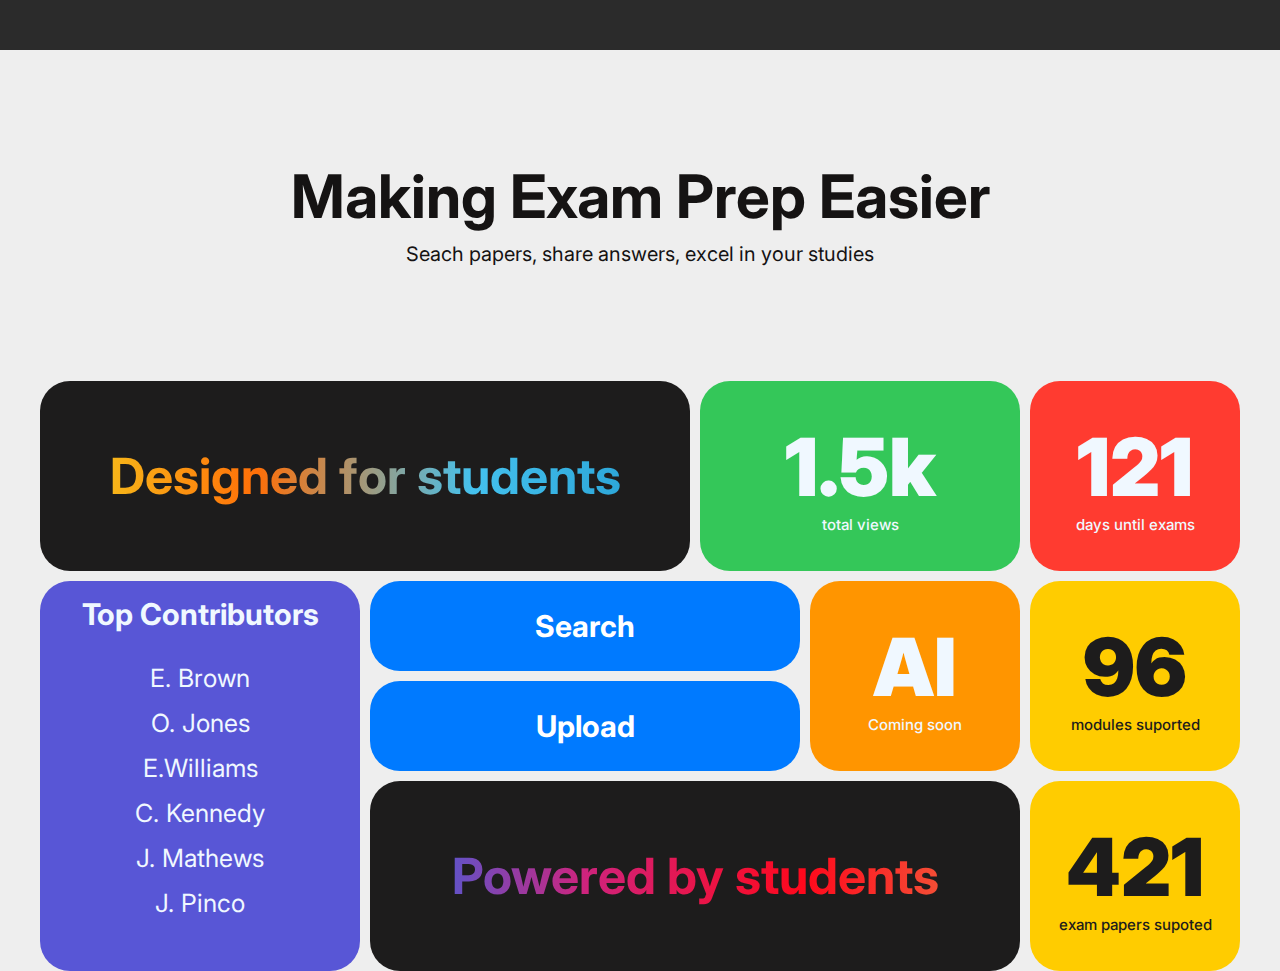
==== index.html @ 3ffafeb1 "Styling Bentobox" ====
<!DOCTYPE html>
<html>
<head>
    <meta charset="UTF-8">
    <link rel="stylesheet" href="styles.css">
    <link rel="preconnect" href="https://fonts.googleapis.com">
<link rel="preconnect" href="https://fonts.gstatic.com" crossorigin>
<link href="https://fonts.googleapis.com/css2?family=Inter:wght@100..900&family=Poppins:ital,wght@0,100;0,200;0,300;0,400;0,500;0,600;0,700;0,800;0,900;1,100;1,200;1,300;1,400;1,500;1,600;1,700;1,800;1,900&display=swap" rel="stylesheet">
    <title>BentoBox</title>
</head>
<body>
    <div class="navbar">
        <a></a>
    </div>

    <div class="container">
        
        <div class="top-text">
            <p id = 'bold'>Making Exam Prep Easier</p>
            <p>Seach papers, share answers, excel in your studies</p>
        </div>
        <div class="wrapper">
            <div class="grid1 grid">
                <span class="big-box-text">Designed for students</span>
            </div>
            <div class="grid2 grid">
                <span class="massive-box-text">1.5k</span>
                <span class="sub-box-text">total views</span>
            </div>
            <div class="grid3 grid">
                <span class="massive-box-text">121</span>
                <span class="sub-box-text">days until exams</span>
            </div>
            <div class="grid4 grid">
                <span class="medium-box-text">Top Contributors</span>
                
                <ol>
                    <li>E. Brown</li>
                    <li>O. Jones</li>
                    <li>E.Williams</li>
                    <li>C. Kennedy</li>
                    <li>J. Mathews</li>
                    <li>J. Pinco</li>
                </ol>
                    
                
            </div>
            <div class="grid5 grid">
                <a href="#search" class="medium-box-text">Search</a>
            </div>
            <div class="grid6 grid">
                <a href="#upload" class="medium-box-text">Upload</a>
            </div>
            <div class="grid7 grid">

                <span class="massive-box-text">AI</span>
                <span class="sub-box-text">Coming soon</span>

            </div>
                
            <div class="grid8 grid">
                <span class="massive-box-text">96</span>
                <span class="sub-box-text">modules suported</span>
            </div>
            
            <div class="grid9 grid">
                <span class="big-box-text">Powered by students</span>
            </div>
            <div class="grid10 grid">
                <span class="massive-box-text">421</span>
                <span class="sub-box-text">exam papers supoted</span>

            </div>
        </div>
    </div>
</body>
</html>
---- styles.css ----
body {
  padding: 0;
  margin: 0;
  background-color: #eeeeee;
  color: aliceblue;
  text-align: center;
  font-family: "Inter", sans-serif;
}

.navbar {
  background-color: rgb(43, 43, 43);
  width: 100%;
  height: 50px;
}

.container {
  padding: 30px;
  margin: 0;
}

.top-text {
  color: #151313;
  margin: 20px;
  margin-top: 75px;
  margin-bottom: 100px;
  padding: 5px;
  font-size: 20px;
}

.top-text p {
  margin: 10px;
}

.top-text #bold {
  margin: 0px;
  font-size: 60px;
  font-weight: bold;
}

.wrapper {
  display: grid;
  margin: 0 auto;
  max-width: 1200px;
  max-height: 400px;
  grid-template-columns: repeat(11, 1fr);
  grid-template-rows: repeat(14, minmax(90px, auto));
  grid-gap: 10px;
}

.grid {
  border-radius: 30px;
  display: flex;
  flex-direction: column;
  justify-content: center;

}

.bold-box-text,
.sub-box-text {
  display: block;
  width: 100%;
  text-align: center; /* Center the text within the span if it doesn't already fill the width */
}

.massive-box-text {
  font-weight: 900;
  font-size: 80px;
}

.big-box-text {
  font-weight: bolder;

  font-size: 50px; /* Adjust space between your span elements */
}

.medium-box-text {
  font-weight: bold;
  font-size: 30px;
  margin: 0px;
}

.sub-box-text {
  margin-top: 0px;
  font-size: 15px;
  font-weight: 500; /* Example to style sub-text, adjust as needed */
}

.grid1 {
  grid-column: 1/7;
  grid-row: 1/3;

  background-color: #1d1c1c;
}

.grid1 span {
  background: linear-gradient(to right, #f3d721, #ff6f08, #44c1ee, #239bcf);
  -webkit-text-fill-color: transparent;
  -webkit-background-clip: text;
}


.grid2 {
  grid-column: 7/10;
  grid-row: 1/3;

  background-color: #34c759;
}

.grid3 {
  grid-column: 10/12;
  grid-row: 1/3;

  background-color: #ff3b30;
}

.grid4 {
  grid-column: 1/4;
  grid-row: 3/7;
  justify-content: flex-start;
  
  padding-top: 15px;
  background-color: #5856d6;
}

.grid ol {
  list-style-type: none;
  padding: 0;

}

.grid4 li {
  margin: 15px;
  font-size: 25px;
}


.grid5 {
  grid-column: 4/8;
  grid-row: 3/4;
  text-decoration: none;
  background-color: #007aff;
}

.grid6 {
  grid-column: 4/8;
  grid-row: 4/5;

  background-color: #007aff;
}

.grid5 a, .grid6 a {
  text-decoration: none;
  color: white;
}


.grid5:hover, .grid6:hover {
  background-color: #1c68b8;

}



.grid7 {
  grid-column: 8/10;
  grid-row: 3/5;

  background-color: #ff9500;
}

.grid8 {
  grid-column: 10/12;
  grid-row: 3/5;

  color: #1d1c1c;
  background-color: #ffcc00;
}

.grid9 {
  grid-column: 4/10;
  grid-row: 5/7;

  background-color: #1d1c1c;
}

.grid9 span {
  background: linear-gradient(to right, #216ef3,  #cf237c,#ff081c, #ee7744);
  -webkit-text-fill-color: transparent;
  -webkit-background-clip: text;
}

.grid10 {
  grid-column: 10/12;
  grid-row: 5/7;

  color: #1d1c1c;
  background-color: #ffcc00;
}
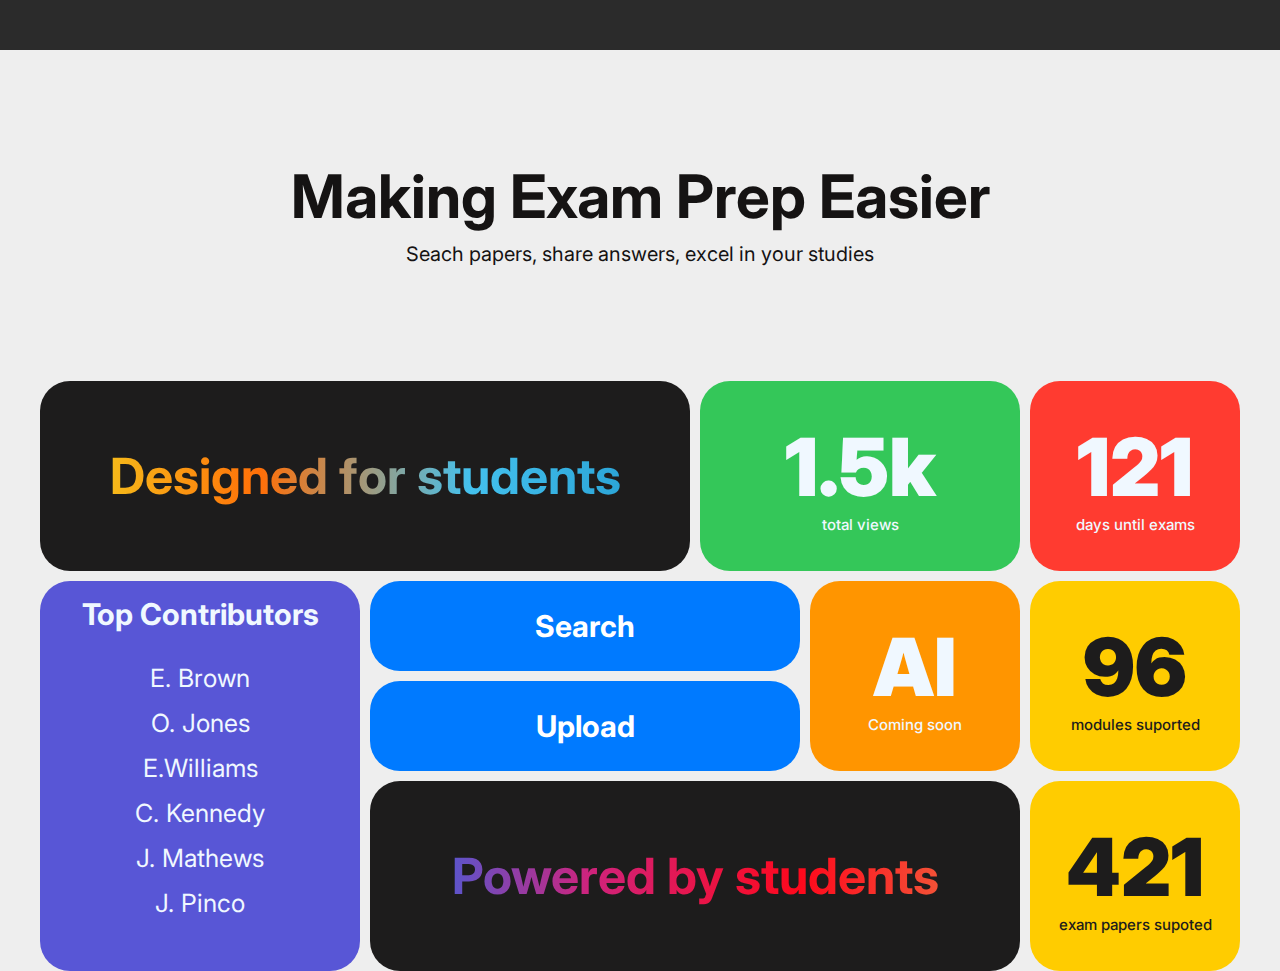
==== commit 5e792c10: "Reformating" ====
--- a/index.html
+++ b/index.html
@@ -1,77 +1,79 @@
 <!DOCTYPE html>
 <html>
-<head>
-    <meta charset="UTF-8">
-    <link rel="stylesheet" href="styles.css">
-    <link rel="preconnect" href="https://fonts.googleapis.com">
-<link rel="preconnect" href="https://fonts.gstatic.com" crossorigin>
-<link href="https://fonts.googleapis.com/css2?family=Inter:wght@100..900&family=Poppins:ital,wght@0,100;0,200;0,300;0,400;0,500;0,600;0,700;0,800;0,900;1,100;1,200;1,300;1,400;1,500;1,600;1,700;1,800;1,900&display=swap" rel="stylesheet">
+  <head>
+    <meta charset="UTF-8" />
+    <link rel="stylesheet" href="styles.css" />
+    <link
+      href="https://fonts.googleapis.com/css2?family=Inter:wght@100..900&family=Poppins:ital,wght@0,100;0,200;0,300;0,400;0,500;0,600;0,700;0,800;0,900;1,100;1,200;1,300;1,400;1,500;1,600;1,700;1,800;1,900&display=swap"
+      rel="stylesheet"
+    />
     <title>BentoBox</title>
-</head>
-<body>
+  </head>
+  <body>
     <div class="navbar">
-        <a></a>
+      <a></a>
     </div>
 
     <div class="container">
-        
-        <div class="top-text">
-            <p id = 'bold'>Making Exam Prep Easier</p>
-            <p>Seach papers, share answers, excel in your studies</p>
+      <div class="top-text">
+        <p id="bold">Making Exam Prep Easier</p>
+        <p>Seach papers, share answers, excel in your studies</p>
+      </div>
+
+      <div class="wrapper">
+        <div class="grid1 grid">
+          <span class="big-box-text">Designed for students</span>
         </div>
-        <div class="wrapper">
-            <div class="grid1 grid">
-                <span class="big-box-text">Designed for students</span>
-            </div>
-            <div class="grid2 grid">
-                <span class="massive-box-text">1.5k</span>
-                <span class="sub-box-text">total views</span>
-            </div>
-            <div class="grid3 grid">
-                <span class="massive-box-text">121</span>
-                <span class="sub-box-text">days until exams</span>
-            </div>
-            <div class="grid4 grid">
-                <span class="medium-box-text">Top Contributors</span>
-                
-                <ol>
-                    <li>E. Brown</li>
-                    <li>O. Jones</li>
-                    <li>E.Williams</li>
-                    <li>C. Kennedy</li>
-                    <li>J. Mathews</li>
-                    <li>J. Pinco</li>
-                </ol>
-                    
-                
-            </div>
-            <div class="grid5 grid">
-                <a href="#search" class="medium-box-text">Search</a>
-            </div>
-            <div class="grid6 grid">
-                <a href="#upload" class="medium-box-text">Upload</a>
-            </div>
-            <div class="grid7 grid">
 
-                <span class="massive-box-text">AI</span>
-                <span class="sub-box-text">Coming soon</span>
+        <div class="grid2 grid">
+          <span class="massive-box-text">1.5k</span>
+          <span class="sub-box-text">total views</span>
+        </div>
 
-            </div>
-                
-            <div class="grid8 grid">
-                <span class="massive-box-text">96</span>
-                <span class="sub-box-text">modules suported</span>
-            </div>
-            
-            <div class="grid9 grid">
-                <span class="big-box-text">Powered by students</span>
-            </div>
-            <div class="grid10 grid">
-                <span class="massive-box-text">421</span>
-                <span class="sub-box-text">exam papers supoted</span>
+        <div class="grid3 grid">
+          <span class="massive-box-text">121</span>
+          <span class="sub-box-text">days until exams</span>
+        </div>
 
-            </div>
+        <div class="grid4 grid">
+          <span class="medium-box-text">Top Contributors</span>
+          <ol>
+            <li>E. Brown</li>
+            <li>O. Jones</li>
+            <li>E.Williams</li>
+            <li>C. Kennedy</li>
+            <li>J. Mathews</li>
+            <li>J. Pinco</li>
+          </ol>
         </div>
+
+        <div class="grid5 grid">
+          <a href="#search" class="medium-box-text">Search</a>
+        </div>
+
+        <div class="grid6 grid">
+          <a href="#upload" class="medium-box-text">Upload</a>
+        </div>
+
+        <div class="grid7 grid">
+          <span class="massive-box-text">AI</span>
+          <span class="sub-box-text">Coming soon</span>
+        </div>
+
+        <div class="grid8 grid">
+          <span class="massive-box-text">96</span>
+          <span class="sub-box-text">modules suported</span>
+        </div>
+
+        <div class="grid9 grid">
+          <span class="big-box-text">Powered by students</span>
+        </div>
+
+        <div class="grid10 grid">
+          <span class="massive-box-text">421</span>
+          <span class="sub-box-text">exam papers supoted</span>
+        </div>
+      </div>
     </div>
-</body>
+  </body>
 </html>
--- a/styles.css
+++ b/styles.css
@@ -1,4 +1,3 @@
-
 body {
   padding: 0;
   margin: 0;
@@ -53,7 +52,7 @@
   display: flex;
   flex-direction: column;
   justify-content: center;
-
+  padding: 10px;
 }
 
 .bold-box-text,
@@ -99,7 +98,6 @@
   -webkit-background-clip: text;
 }
 
-
 .grid2 {
   grid-column: 7/10;
   grid-row: 1/3;
@@ -118,7 +116,7 @@
   grid-column: 1/4;
   grid-row: 3/7;
   justify-content: flex-start;
-  
+
   padding-top: 15px;
   background-color: #5856d6;
 }
@@ -126,14 +124,12 @@
 .grid ol {
   list-style-type: none;
   padding: 0;
-
 }
 
 .grid4 li {
   margin: 15px;
   font-size: 25px;
 }
-
 
 .grid5 {
   grid-column: 4/8;
@@ -149,18 +145,16 @@
   background-color: #007aff;
 }
 
-.grid5 a, .grid6 a {
+.grid5 a,
+.grid6 a {
   text-decoration: none;
   color: white;
 }
 
-
-.grid5:hover, .grid6:hover {
+.grid5:hover,
+.grid6:hover {
   background-color: #1c68b8;
-
 }
-
-
 
 .grid7 {
   grid-column: 8/10;
@@ -185,7 +179,7 @@
 }
 
 .grid9 span {
-  background: linear-gradient(to right, #216ef3,  #cf237c,#ff081c, #ee7744);
+  background: linear-gradient(to right, #216ef3, #cf237c, #ff081c, #ee7744);
   -webkit-text-fill-color: transparent;
   -webkit-background-clip: text;
 }
